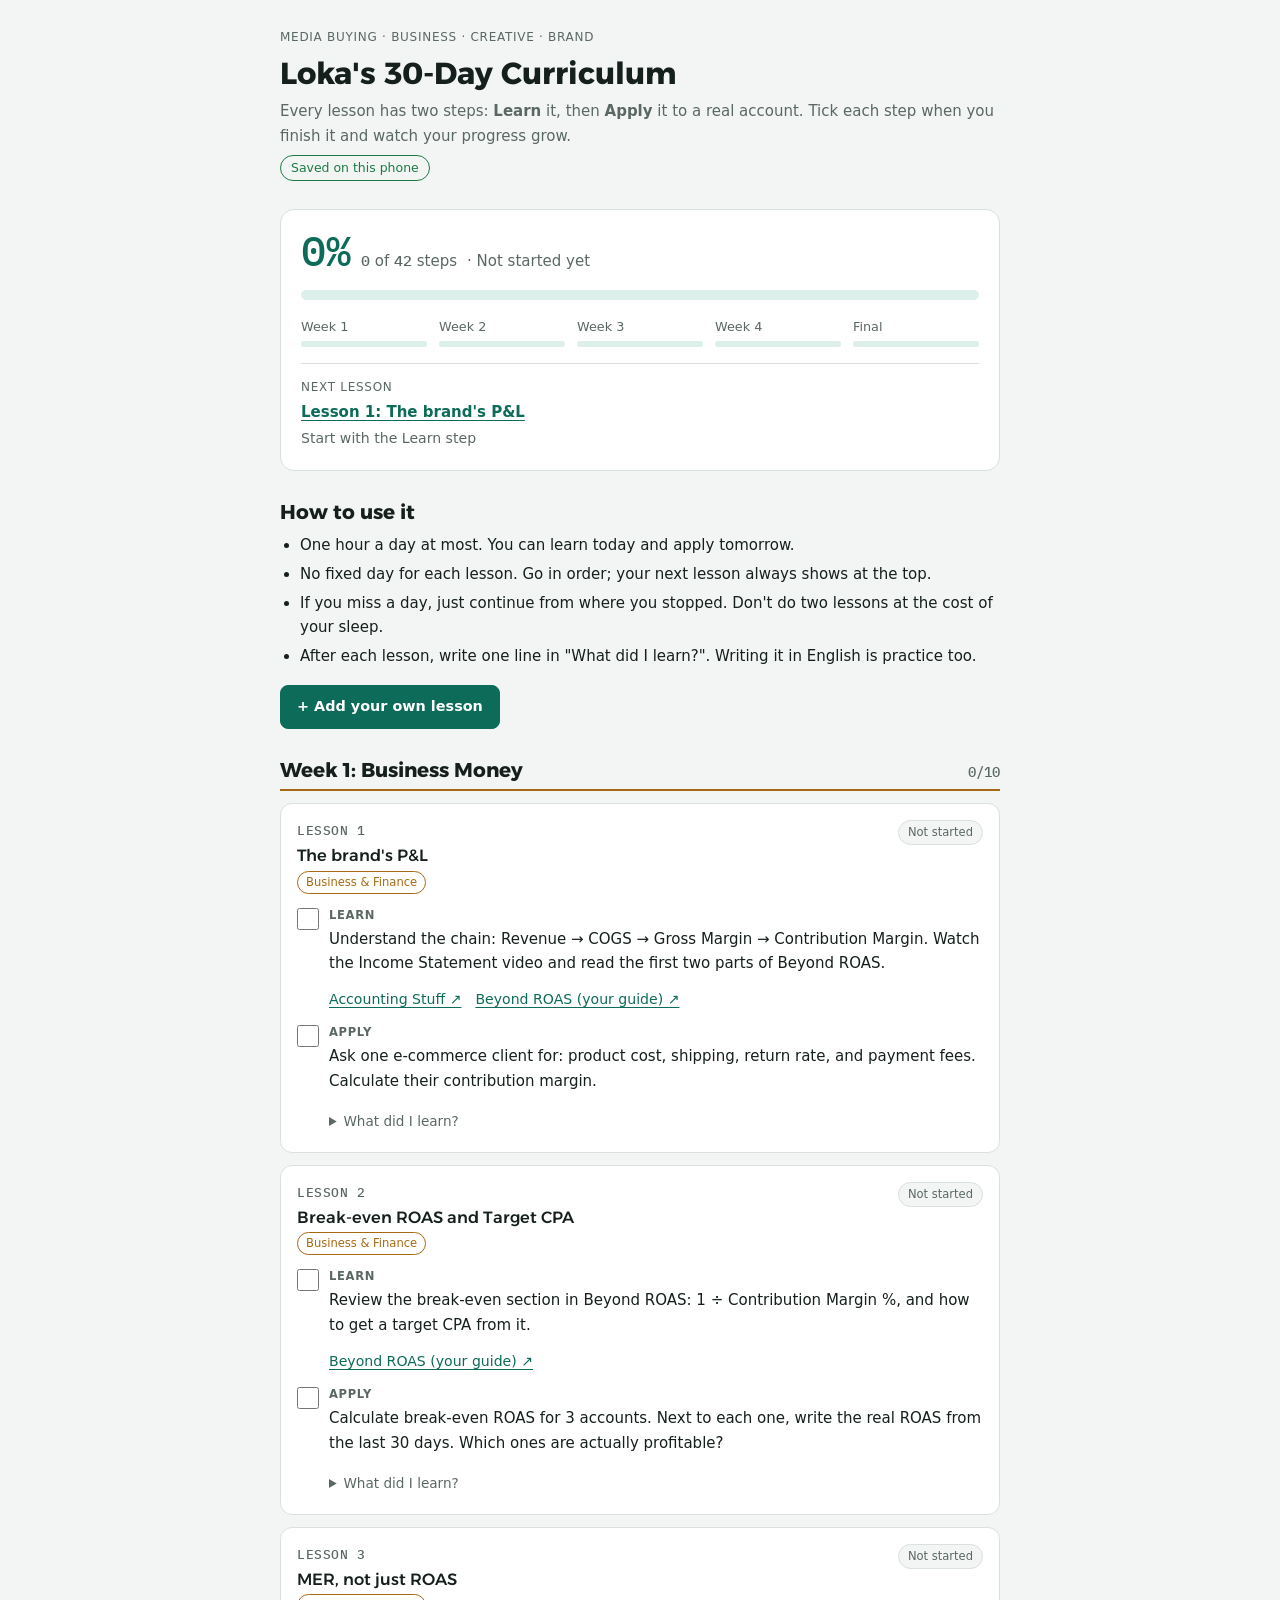
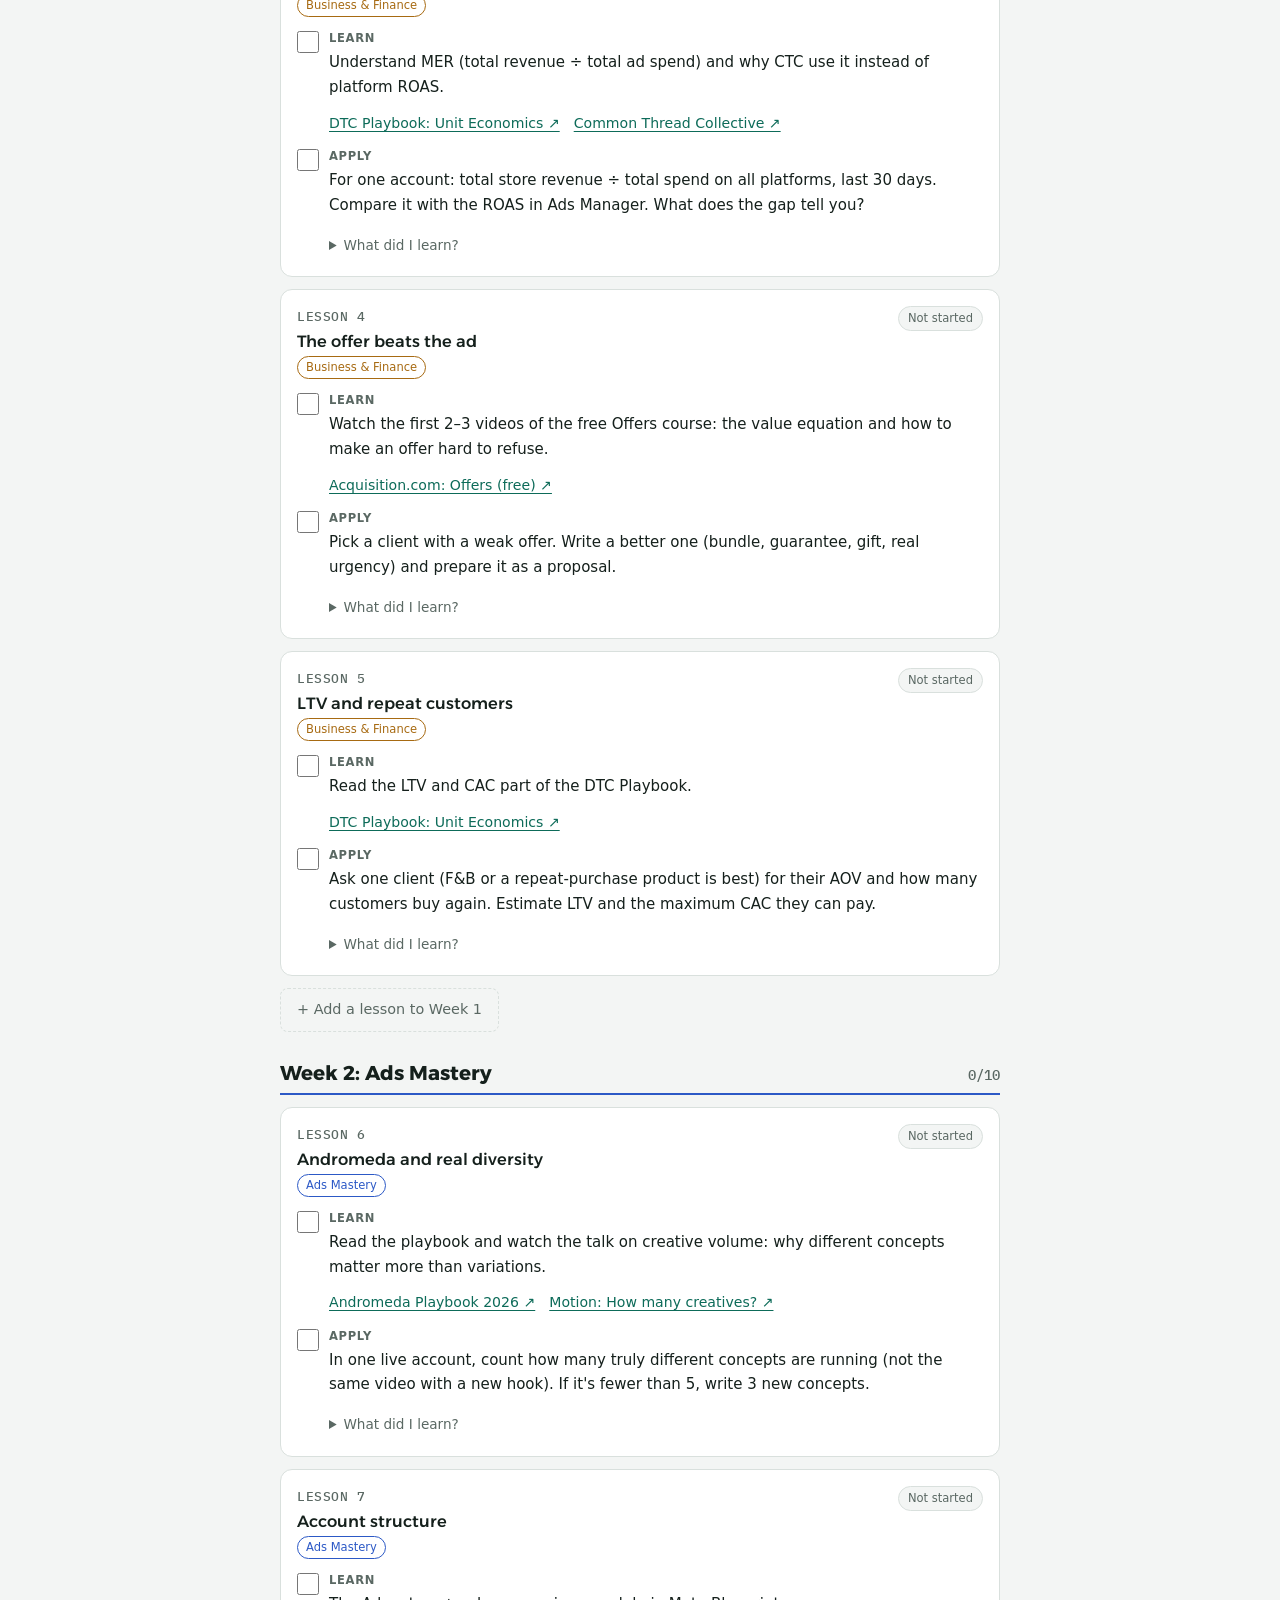
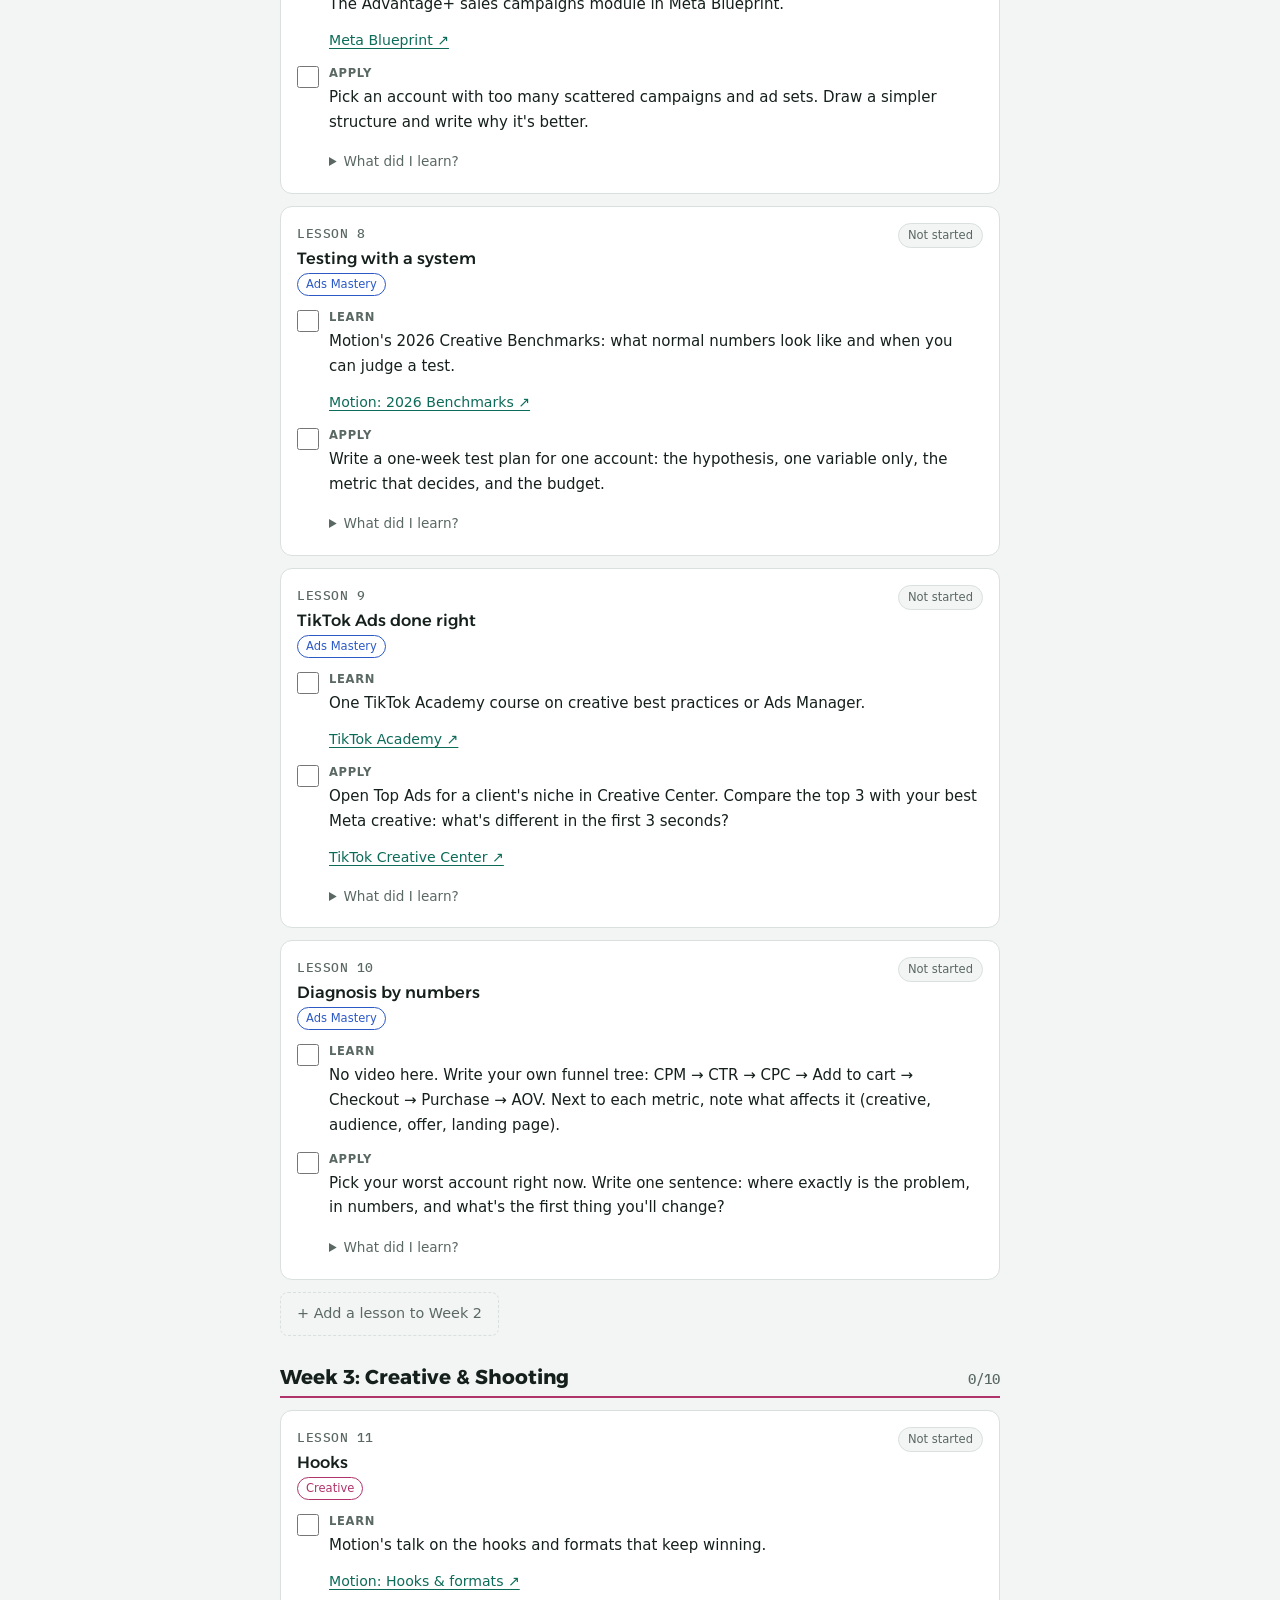
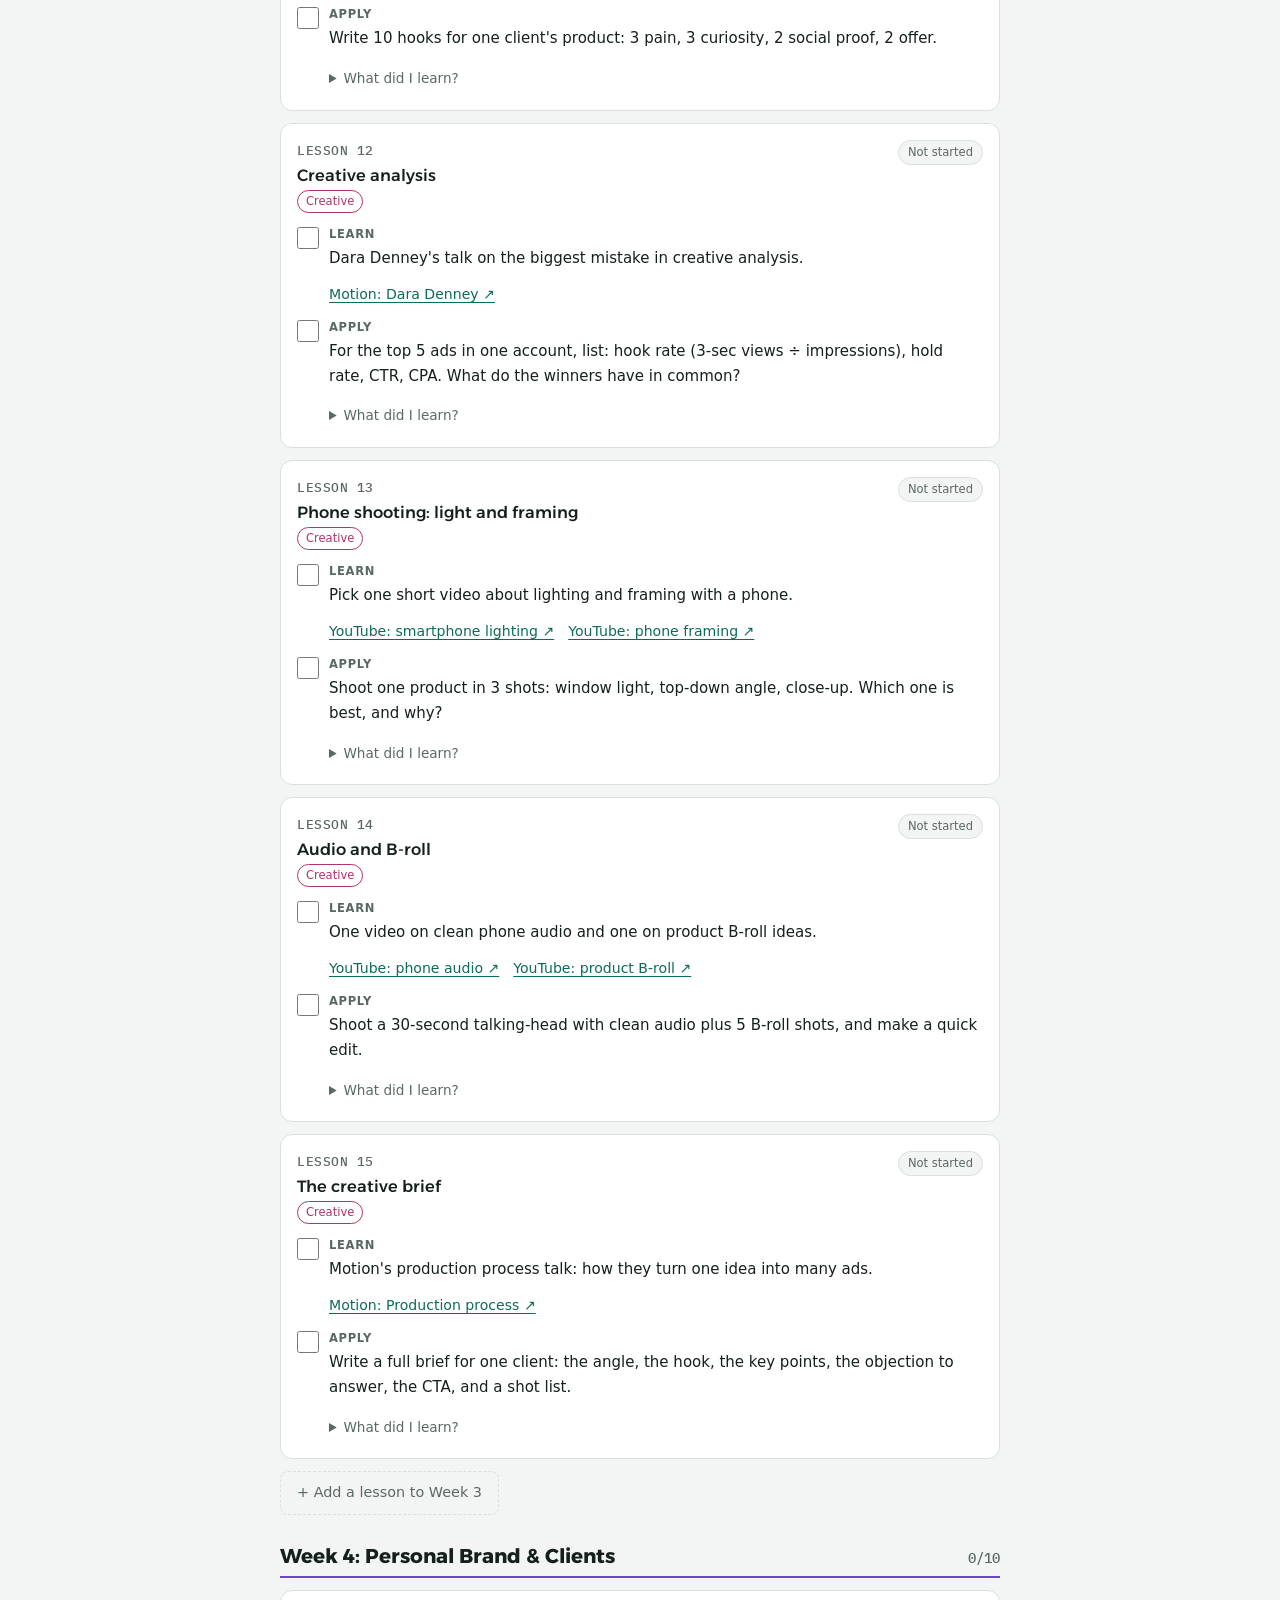
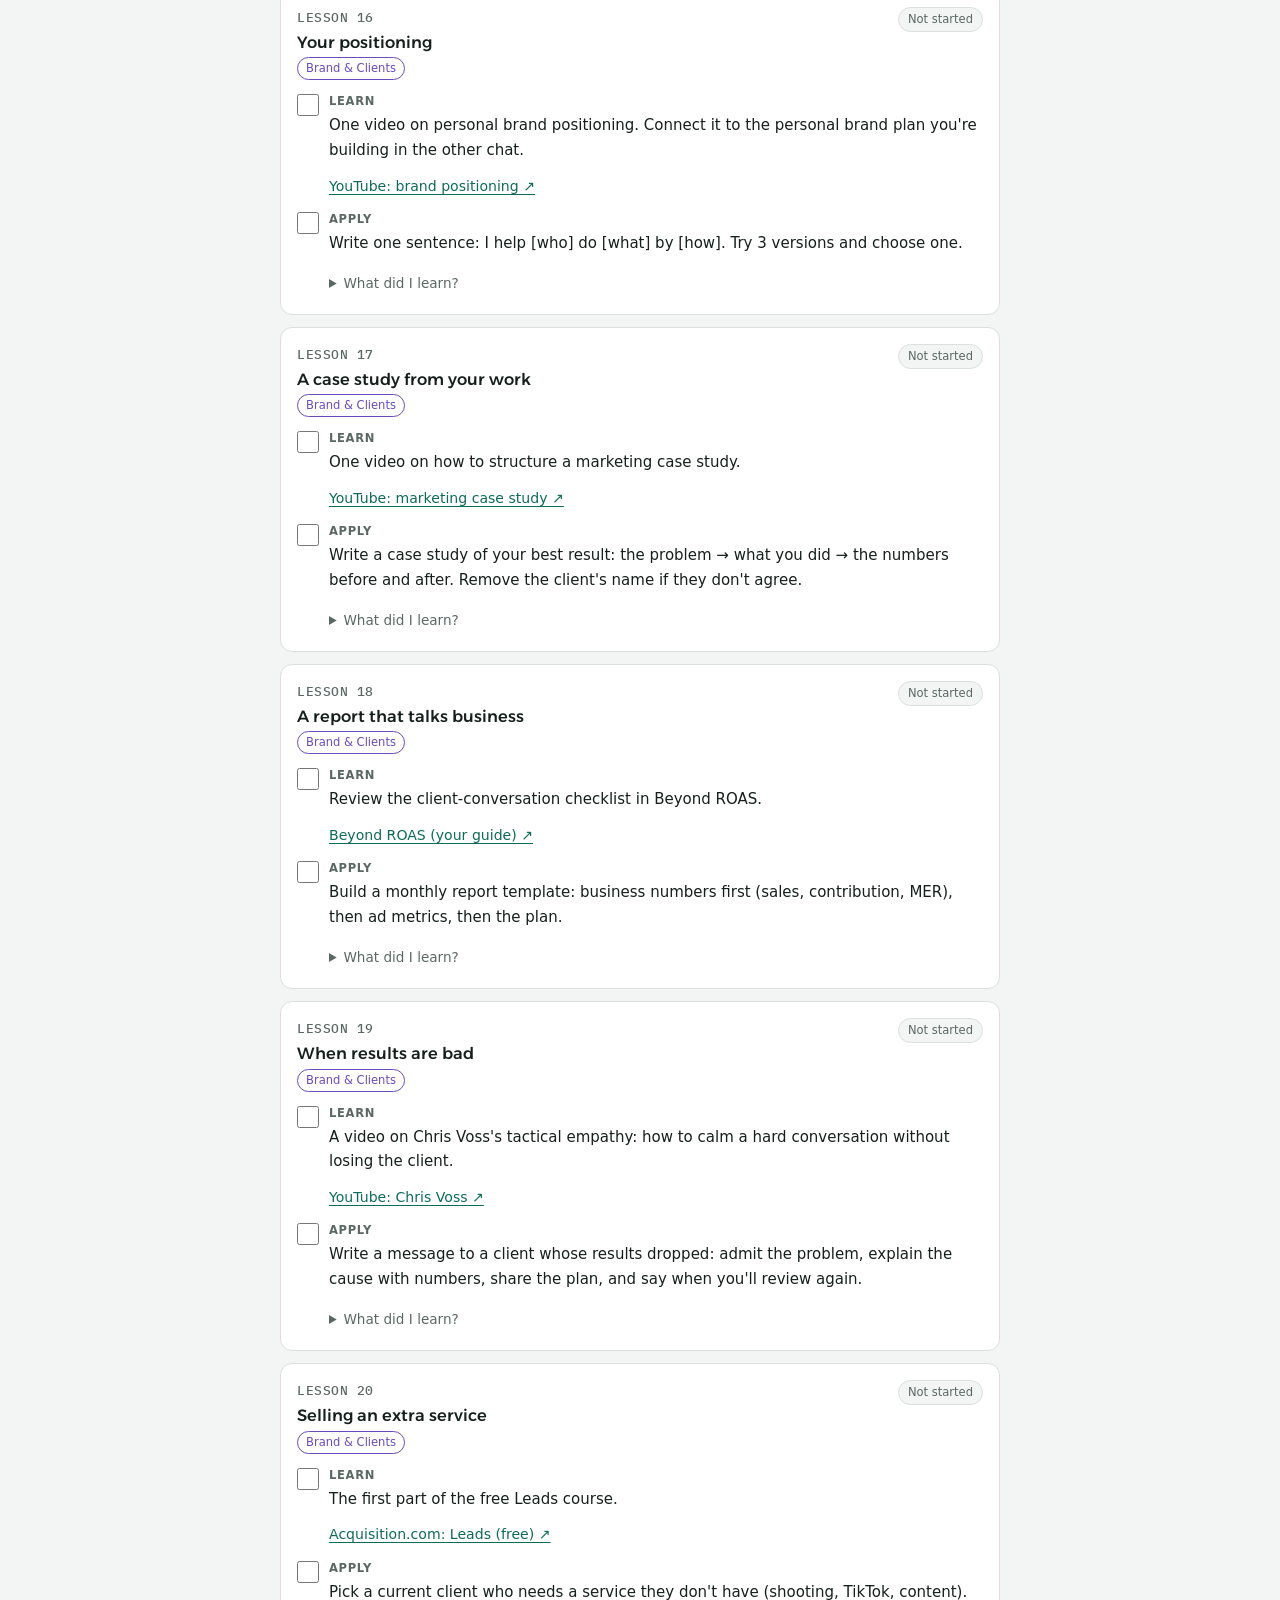
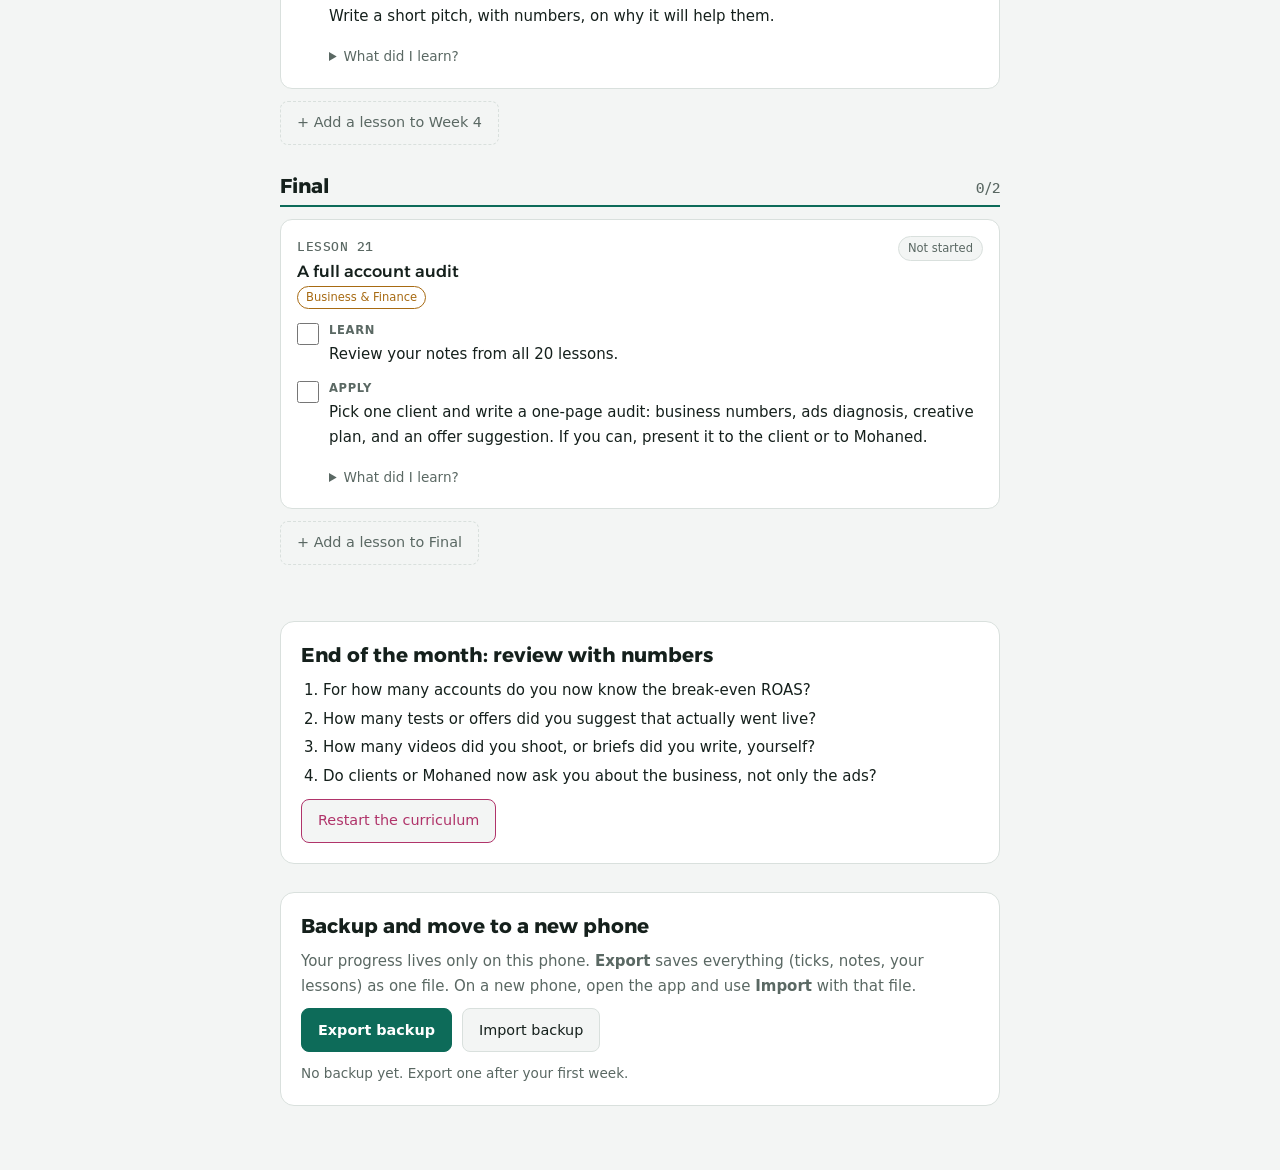
==== index.html @ 1a76320f "Turn the curriculum into an installable offline phone app (PWA) - index.html / styles.css / app.js /" ====
<!doctype html>
<html lang="en">
<head>
<meta charset="utf-8">
<meta name="viewport" content="width=device-width, initial-scale=1, viewport-fit=cover">
<title>Loka's 30-Day Curriculum</title>
<meta name="description" content="Loka's 30-day learning curriculum: Business, Ads, Creative and Brand.">
<meta name="theme-color" content="#F3F5F4" media="(prefers-color-scheme: light)">
<meta name="theme-color" content="#0E1412" media="(prefers-color-scheme: dark)">
<meta name="color-scheme" content="light dark">
<meta name="apple-mobile-web-app-capable" content="yes">
<meta name="mobile-web-app-capable" content="yes">
<meta name="apple-mobile-web-app-title" content="Loka 30">
<meta name="apple-mobile-web-app-status-bar-style" content="default">
<link rel="manifest" href="manifest.webmanifest">
<link rel="icon" type="image/png" href="icons/favicon-64.png">
<link rel="apple-touch-icon" href="icons/apple-touch-icon.png">
<link rel="preload" href="fonts/ibm-plex-sans.woff2" as="font" type="font/woff2" crossorigin>
<link rel="stylesheet" href="styles.css">
</head>
<body>
<div class="wrap">
  <header>
    <span class="eyebrow">Media Buying · Business · Creative · Brand</span>
    <h1>Loka's <span class="nowrap">30-Day</span> Curriculum</h1>
    <p class="muted">Every lesson has two steps: <b>Learn</b> it, then <b>Apply</b> it to a real account. Tick each step when you finish it and watch your progress grow.</p>
    <span class="sync on" id="sync">Saved on this phone</span>
  </header>

  <section class="summary" aria-label="Progress">
    <div class="big">
      <span class="pct" id="pct">0%</span>
      <span class="muted"><span class="num" id="doneCount">0</span> of <span class="num" id="totalCount">42</span> steps</span>
      <span class="muted" id="dayInfo"></span>
    </div>
    <div class="bar" role="progressbar" aria-valuemin="0" aria-valuemax="100" aria-label="Overall progress" id="mainBar"><i id="mainFill"></i></div>
    <div class="weeks" id="weekBars"></div>
    <div class="next" id="next"></div>
  </section>

  <section class="rules">
    <h2>How to use it</h2>
    <ul>
      <li>One hour a day at most. You can learn today and apply tomorrow.</li>
      <li>No fixed day for each lesson. Go in order; your next lesson always shows at the top.</li>
      <li>If you miss a day, just continue from where you stopped. Don't do two lessons at the cost of your sleep.</li>
      <li>After each lesson, write one line in "What did I learn?". Writing it in English is practice too.</li>
    </ul>
    <button type="button" class="primary" data-add-week="1">+ Add your own lesson</button>
  </section>

  <div id="weeks"></div>

  <section class="end">
    <h2>End of the month: review with numbers</h2>
    <ol>
      <li>For how many accounts do you now know the break-even ROAS?</li>
      <li>How many tests or offers did you suggest that actually went live?</li>
      <li>How many videos did you shoot, or briefs did you write, yourself?</li>
      <li>Do clients or Mohaned now ask you about the business, not only the ads?</li>
    </ol>
    <div class="reset">
      <button type="button" class="danger" id="resetBtn">Restart the curriculum</button>
      <span id="resetConfirm" hidden>
        <span class="muted">This deletes all ticks and notes. Your own lessons stay.</span>
        <span class="btns">
          <button type="button" class="danger" id="resetYes">Yes, delete</button>
          <button type="button" id="resetNo">Cancel</button>
        </span>
      </span>
    </div>
  </section>

  <section class="end backup">
    <h2>Backup and move to a new phone</h2>
    <p class="muted">Your progress lives only on this phone. <b>Export</b> saves everything (ticks, notes, your lessons) as one file. On a new phone, open the app and use <b>Import</b> with that file.</p>
    <div class="btns">
      <button type="button" class="primary" id="exportBtn">Export backup</button>
      <button type="button" id="importBtn">Import backup</button>
      <input type="file" id="importFile" accept="application/json,.json" hidden>
    </div>
    <p class="muted small" id="lastBackup"></p>
  </section>
</div>

<dialog id="lessonDlg" aria-labelledby="dlgTitle">
  <form id="lessonForm" method="dialog" novalidate>
    <h2 id="dlgTitle">Add your own lesson</h2>
    <label class="field"><span>Title</span>
      <input name="title" required maxlength="120" autocomplete="off" placeholder="e.g. Google Analytics basics">
    </label>
    <div class="row2">
      <label class="field"><span>Track</span>
        <select name="t">
          <option value="biz">Business &amp; Finance</option>
          <option value="ads">Ads Mastery</option>
          <option value="cre">Creative</option>
          <option value="brand">Brand &amp; Clients</option>
          <option value="other">Other</option>
        </select>
      </label>
      <label class="field"><span>Week</span>
        <select name="w">
          <option value="1">Week 1</option>
          <option value="2">Week 2</option>
          <option value="3">Week 3</option>
          <option value="4">Week 4</option>
          <option value="5">Final</option>
        </select>
      </label>
    </div>
    <label class="field"><span>Learn: what will you study?</span>
      <textarea name="learn" required rows="3" maxlength="2000"></textarea>
    </label>
    <label class="field"><span>Apply: what will you do on a real account?</span>
      <textarea name="apply" required rows="3" maxlength="2000"></textarea>
    </label>
    <label class="field"><span>Link (optional)</span>
      <input name="url" type="url" inputmode="url" autocomplete="off" autocapitalize="off" placeholder="https://…">
    </label>
    <p class="form-err" id="formErr" role="alert" hidden></p>
    <div class="btns end-btns">
      <button type="button" id="dlgCancel">Cancel</button>
      <button type="submit" class="primary" id="dlgSave">Save lesson</button>
    </div>
  </form>
</dialog>

<dialog id="confirmDlg" aria-labelledby="cfTitle">
  <form method="dialog">
    <h2 id="cfTitle"></h2>
    <p class="muted" id="cfText"></p>
    <div class="btns end-btns">
      <button value="no">Cancel</button>
      <button value="yes" id="cfYes" class="danger"></button>
    </div>
  </form>
</dialog>

<div class="toast" id="toast" role="status" aria-live="polite"></div>

<script src="data.js"></script>
<script src="app.js"></script>
</body>
</html>
---- styles.css ----
/* Layout: one narrow column. Summary first (progress like an ad account's delivery), then weeks as stacked lesson rows. */
@font-face{font-family:"Alexandria";src:url(fonts/alexandria.woff2) format("woff2");font-weight:100 900;font-display:swap}
@font-face{font-family:"IBM Plex Sans";src:url(fonts/ibm-plex-sans.woff2) format("woff2");font-weight:100 700;font-display:swap}
@font-face{font-family:"IBM Plex Mono";src:url(fonts/ibm-plex-mono-500.woff2) format("woff2");font-weight:500;font-display:swap}

:root{
  --bg:#F3F5F4; --surface:#FFFFFF; --ink:#15201C; --muted:#5A6863; --line:#D9E0DD;
  --accent:#0D6B59; --accent-soft:#DDEFEA; --on-accent:#FFFFFF;
  --t-biz:#A76A12; --t-ads:#2C59C6; --t-cre:#B0346A; --t-brand:#6A4BBE; --t-other:#4E6560;
  --ok:#1E7A45; --learning:#B07A10;
  --f-display:"Alexandria","IBM Plex Sans",system-ui,sans-serif;
  --f-body:"IBM Plex Sans",system-ui,"Segoe UI",sans-serif;
  --f-num:"IBM Plex Mono",ui-monospace,Menlo,monospace;
  color-scheme:light;
}
@media (prefers-color-scheme: dark){:root:not([data-theme="light"]){
  --bg:#0E1412; --surface:#161F1C; --ink:#E6EDEA; --muted:#94A39E; --line:#28332F;
  --accent:#45C1A5; --accent-soft:#17362F; --on-accent:#08201A;
  --t-biz:#E3A84C; --t-ads:#86A4F2; --t-cre:#EC85AF; --t-brand:#AE98F2; --t-other:#A9BCB6;
  --ok:#5CC98A; --learning:#E3B04F; color-scheme:dark;
}}
:root[data-theme="dark"]{
  --bg:#0E1412; --surface:#161F1C; --ink:#E6EDEA; --muted:#94A39E; --line:#28332F;
  --accent:#45C1A5; --accent-soft:#17362F; --on-accent:#08201A;
  --t-biz:#E3A84C; --t-ads:#86A4F2; --t-cre:#EC85AF; --t-brand:#AE98F2; --t-other:#A9BCB6;
  --ok:#5CC98A; --learning:#E3B04F; color-scheme:dark;
}
html{-webkit-text-size-adjust:100%;text-size-adjust:100%}
body{margin:0;background:var(--bg);color:var(--ink);font-family:var(--f-body);font-size:15px;line-height:1.65;-webkit-tap-highlight-color:transparent}
.wrap{max-width:720px;margin:0 auto;
  padding-inline:max(16px,env(safe-area-inset-left)) max(16px,env(safe-area-inset-right));
  padding-block:max(28px,calc(env(safe-area-inset-top) + 12px)) max(64px,calc(env(safe-area-inset-bottom) + 32px));
  display:flex;flex-direction:column;gap:28px}
h1,h2,h3{font-family:var(--f-display);text-wrap:balance;margin:0;line-height:1.3}
h1{font-size:1.9rem;font-weight:700}
h2{font-size:1.25rem;font-weight:700}
h3{font-size:1.02rem;font-weight:500;overflow-wrap:anywhere}
p{margin:0}
a{color:var(--accent);text-underline-offset:3px}
a:focus-visible,button:focus-visible,input:focus-visible,textarea:focus-visible,select:focus-visible,summary:focus-visible{outline:2px solid var(--accent);outline-offset:2px;border-radius:4px}
.num{font-family:var(--f-num);font-variant-numeric:tabular-nums}
.muted{color:var(--muted)}
.small{font-size:.85rem}
.nowrap{white-space:nowrap}
.eyebrow{font-size:.75rem;color:var(--muted);letter-spacing:.06em;text-transform:uppercase}

header{display:flex;flex-direction:column;gap:6px}
.sync{align-self:flex-start;font-size:.78rem;padding:2px 10px;border-radius:999px;border:1px solid var(--line);color:var(--muted)}
.sync.on{color:var(--ok);border-color:currentColor}

.summary{background:var(--surface);border:1px solid var(--line);border-radius:14px;padding:20px;display:flex;flex-direction:column;gap:16px}
.big{display:flex;align-items:baseline;gap:4px 10px;flex-wrap:wrap}
.big .pct{font-family:var(--f-num);font-size:2.6rem;line-height:1;color:var(--accent)}
.bar{height:10px;background:var(--accent-soft);border-radius:999px;overflow:hidden}
.bar > i{display:block;height:100%;background:var(--accent);border-radius:999px;width:0;transition:width .35s ease}
.weeks{display:grid;grid-template-columns:repeat(auto-fit,minmax(120px,1fr));gap:12px}
.wk{display:flex;flex-direction:column;gap:4px;min-width:0}
.wk .bar{height:6px}
.wk span{font-size:.8rem;color:var(--muted)}
.next{border-top:1px solid var(--line);padding-top:14px;display:flex;flex-direction:column;gap:2px}
.next a{font-weight:600}

.rules{display:flex;flex-direction:column;gap:8px}
.rules ul{margin:0;padding-inline-start:20px;display:flex;flex-direction:column;gap:4px}
.rules > button{align-self:flex-start;margin-top:8px}

.week{display:flex;flex-direction:column;gap:12px;margin-bottom:28px}
.week-head{display:flex;justify-content:space-between;align-items:baseline;gap:12px;flex-wrap:wrap;border-bottom:2px solid var(--wc,var(--accent));padding-bottom:6px}
.week-head .num{font-size:.85rem;color:var(--muted)}

.lesson{background:var(--surface);border:1px solid var(--line);border-radius:12px;padding:16px;display:flex;flex-direction:column;gap:12px;scroll-margin-top:max(16px,env(safe-area-inset-top))}
.lesson.done{border-color:color-mix(in srgb,var(--ok) 45%,var(--line))}
.lesson.mine{border-style:dashed}
.lesson.mine.done{border-style:solid}
.l-top{display:flex;gap:10px;align-items:flex-start;justify-content:space-between}
.l-title{display:flex;flex-direction:column;gap:4px;min-width:0}
.chips{display:flex;gap:6px;flex-wrap:wrap}
.chip{font-size:.72rem;padding:1px 8px;border-radius:999px;border:1px solid currentColor;white-space:nowrap}
.trk-biz{color:var(--t-biz)} .trk-ads{color:var(--t-ads)} .trk-cre{color:var(--t-cre)} .trk-brand{color:var(--t-brand)} .trk-other{color:var(--t-other)}
.chip.mine-chip{color:var(--muted);border-style:dashed}
.status{font-size:.72rem;padding:2px 9px;border-radius:999px;white-space:nowrap;background:var(--bg);color:var(--muted);border:1px solid var(--line)}
.status.learning{color:var(--learning);border-color:currentColor}
.status.active{color:var(--ok);border-color:currentColor}
.lnum{font-family:var(--f-num);color:var(--muted);font-size:.8rem;letter-spacing:.04em}

.step{display:grid;grid-template-columns:auto 1fr;gap:10px;align-items:start}
.step input{width:22px;height:22px;margin:2px 0 0;accent-color:var(--accent);cursor:pointer}
.step label{display:flex;flex-direction:column;gap:2px;cursor:pointer;min-width:0}
.step .kind{font-size:.72rem;font-weight:600;color:var(--muted);letter-spacing:.06em;text-transform:uppercase}
.step .txt{white-space:pre-line;overflow-wrap:anywhere}
.step.checked .txt{color:var(--muted);text-decoration:line-through;text-decoration-color:color-mix(in srgb,var(--muted) 60%,transparent)}
.links{display:flex;flex-wrap:wrap;gap:6px 14px;font-size:.88rem;padding-inline-start:32px}
.links a{overflow-wrap:anywhere}
details.note{padding-inline-start:32px}
details.note summary{cursor:pointer;font-size:.85rem;color:var(--muted);padding-block:4px}
details.note textarea{margin-top:8px;min-height:70px}
.l-actions{display:flex;gap:8px;padding-inline-start:32px;flex-wrap:wrap}
.l-actions button{font-size:.8rem;min-height:36px;padding:4px 12px}
.add-here{align-self:flex-start;border-style:dashed;color:var(--muted)}

.end{background:var(--surface);border:1px solid var(--line);border-radius:14px;padding:20px;display:flex;flex-direction:column;gap:10px}
.end ol{margin:0;padding-inline-start:22px;display:flex;flex-direction:column;gap:4px}
.reset{display:flex;gap:10px;align-items:center;flex-wrap:wrap}
#resetConfirm:not([hidden]){display:flex;flex-direction:column;gap:8px}
.btns{display:flex;gap:10px;flex-wrap:wrap;align-items:center}

button{font:inherit;font-size:.9rem;border-radius:8px;padding:8px 16px;min-height:44px;cursor:pointer;border:1px solid var(--line);background:var(--bg);color:var(--ink);touch-action:manipulation}
button.primary{background:var(--accent);border-color:var(--accent);color:var(--on-accent);font-weight:600}
button.danger{border-color:var(--t-cre);color:var(--t-cre)}

/* Form fields: 16px text so iPhone doesn't zoom in when you tap a field */
input:not([type=checkbox]),select,textarea{width:100%;box-sizing:border-box;font:inherit;font-size:16px;color:var(--ink);background:var(--bg);border:1px solid var(--line);border-radius:8px;padding:9px 11px}
textarea{resize:vertical;line-height:1.5}
select{appearance:none;-webkit-appearance:none;padding-inline-end:32px;
  background-image:linear-gradient(45deg,transparent 50%,var(--muted) 50%),linear-gradient(135deg,var(--muted) 50%,transparent 50%);
  background-position:calc(100% - 17px) 50%,calc(100% - 12px) 50%;background-size:5px 5px;background-repeat:no-repeat}

dialog{border:1px solid var(--line);border-radius:16px;background:var(--surface);color:var(--ink);padding:0;width:min(560px,calc(100vw - 24px));max-height:calc(100dvh - 24px);box-sizing:border-box;overflow:auto}
dialog::backdrop{background:rgba(5,12,10,.55)}
dialog form{display:flex;flex-direction:column;gap:14px;padding:20px}
.field{display:flex;flex-direction:column;gap:4px;min-width:0}
.field > span{font-size:.8rem;font-weight:600;color:var(--muted)}
.row2{display:grid;grid-template-columns:1fr 1fr;gap:12px}
.end-btns{justify-content:flex-end}
.form-err{color:var(--t-cre);font-size:.88rem}
#confirmDlg{width:min(420px,calc(100vw - 24px))}

.toast{position:fixed;left:50%;bottom:max(20px,calc(env(safe-area-inset-bottom) + 12px));transform:translate(-50%,20px);opacity:0;pointer-events:none;
  background:var(--ink);color:var(--bg);padding:10px 16px;border-radius:10px;font-size:.9rem;max-width:calc(100vw - 40px);transition:opacity .2s,transform .2s;z-index:10}
.toast.show{opacity:1;transform:translate(-50%,0)}

@media (prefers-reduced-motion: reduce){.bar > i,.toast{transition:none}}
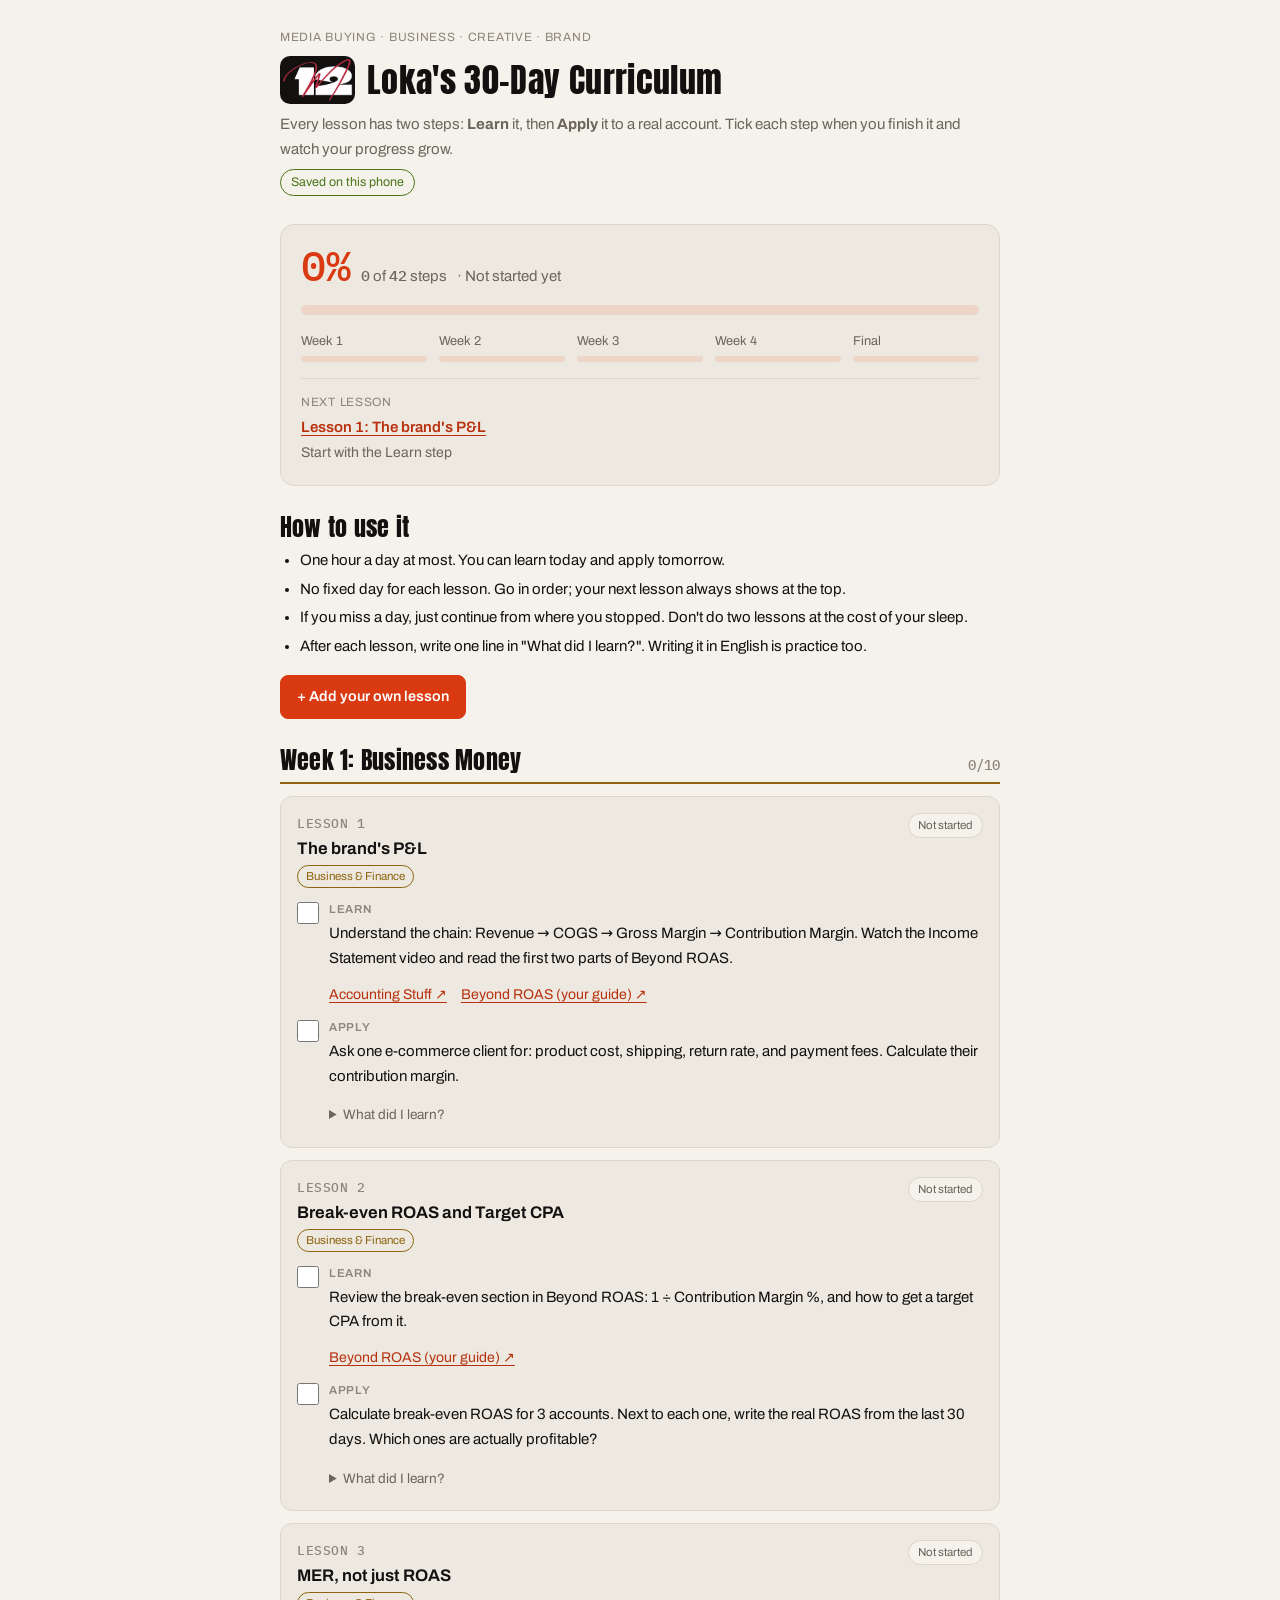
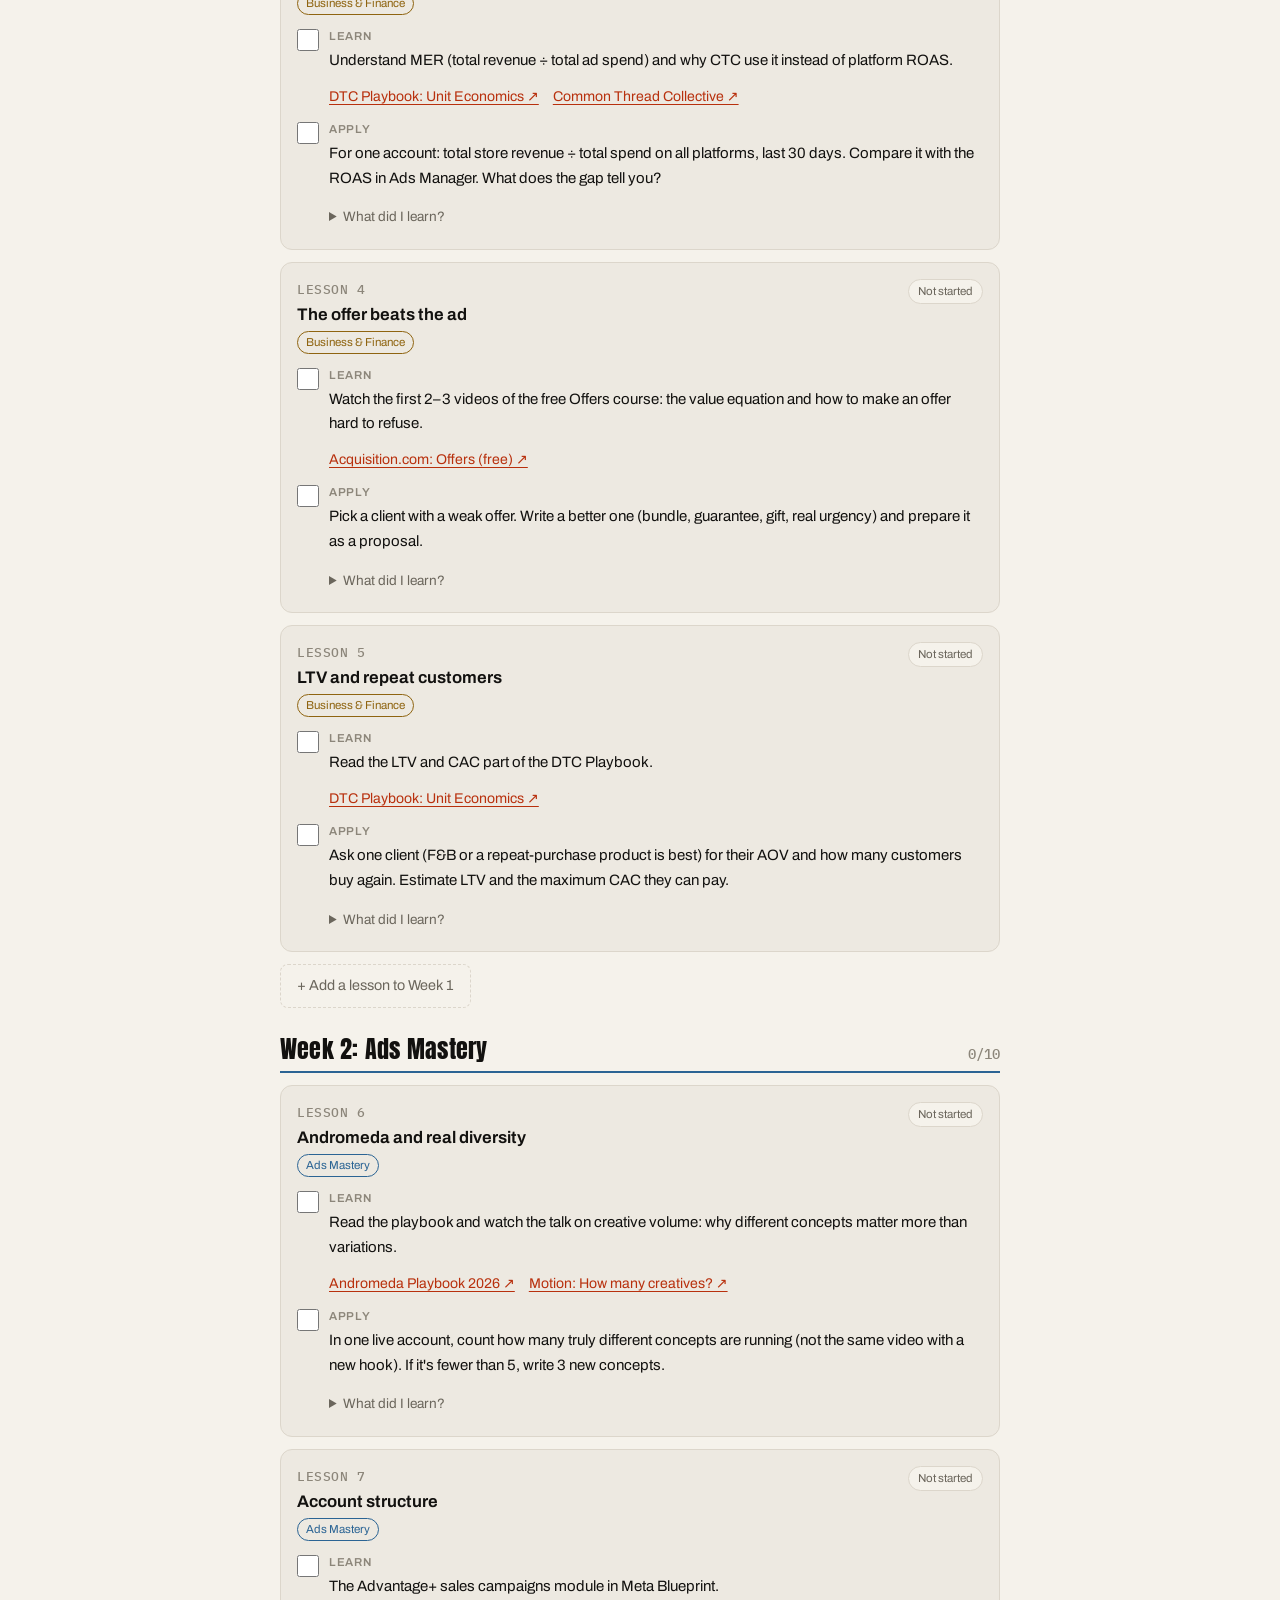
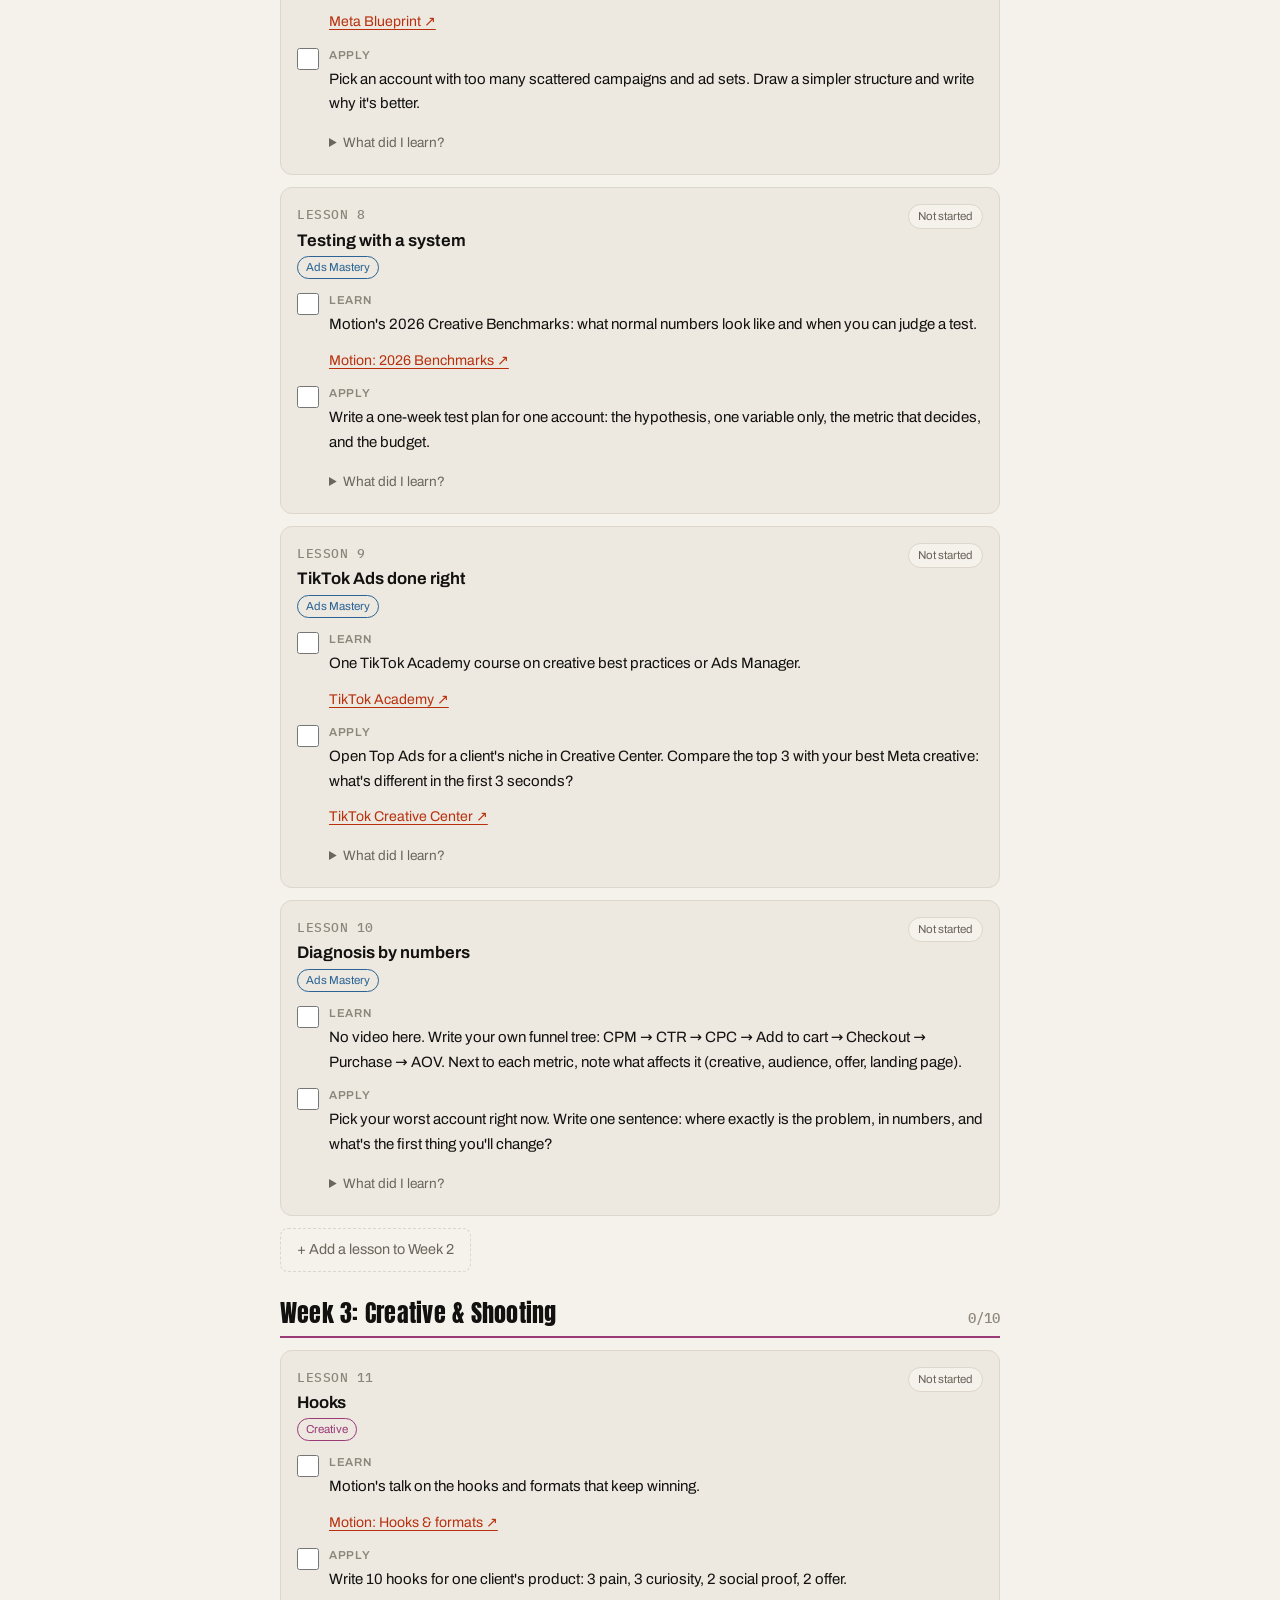
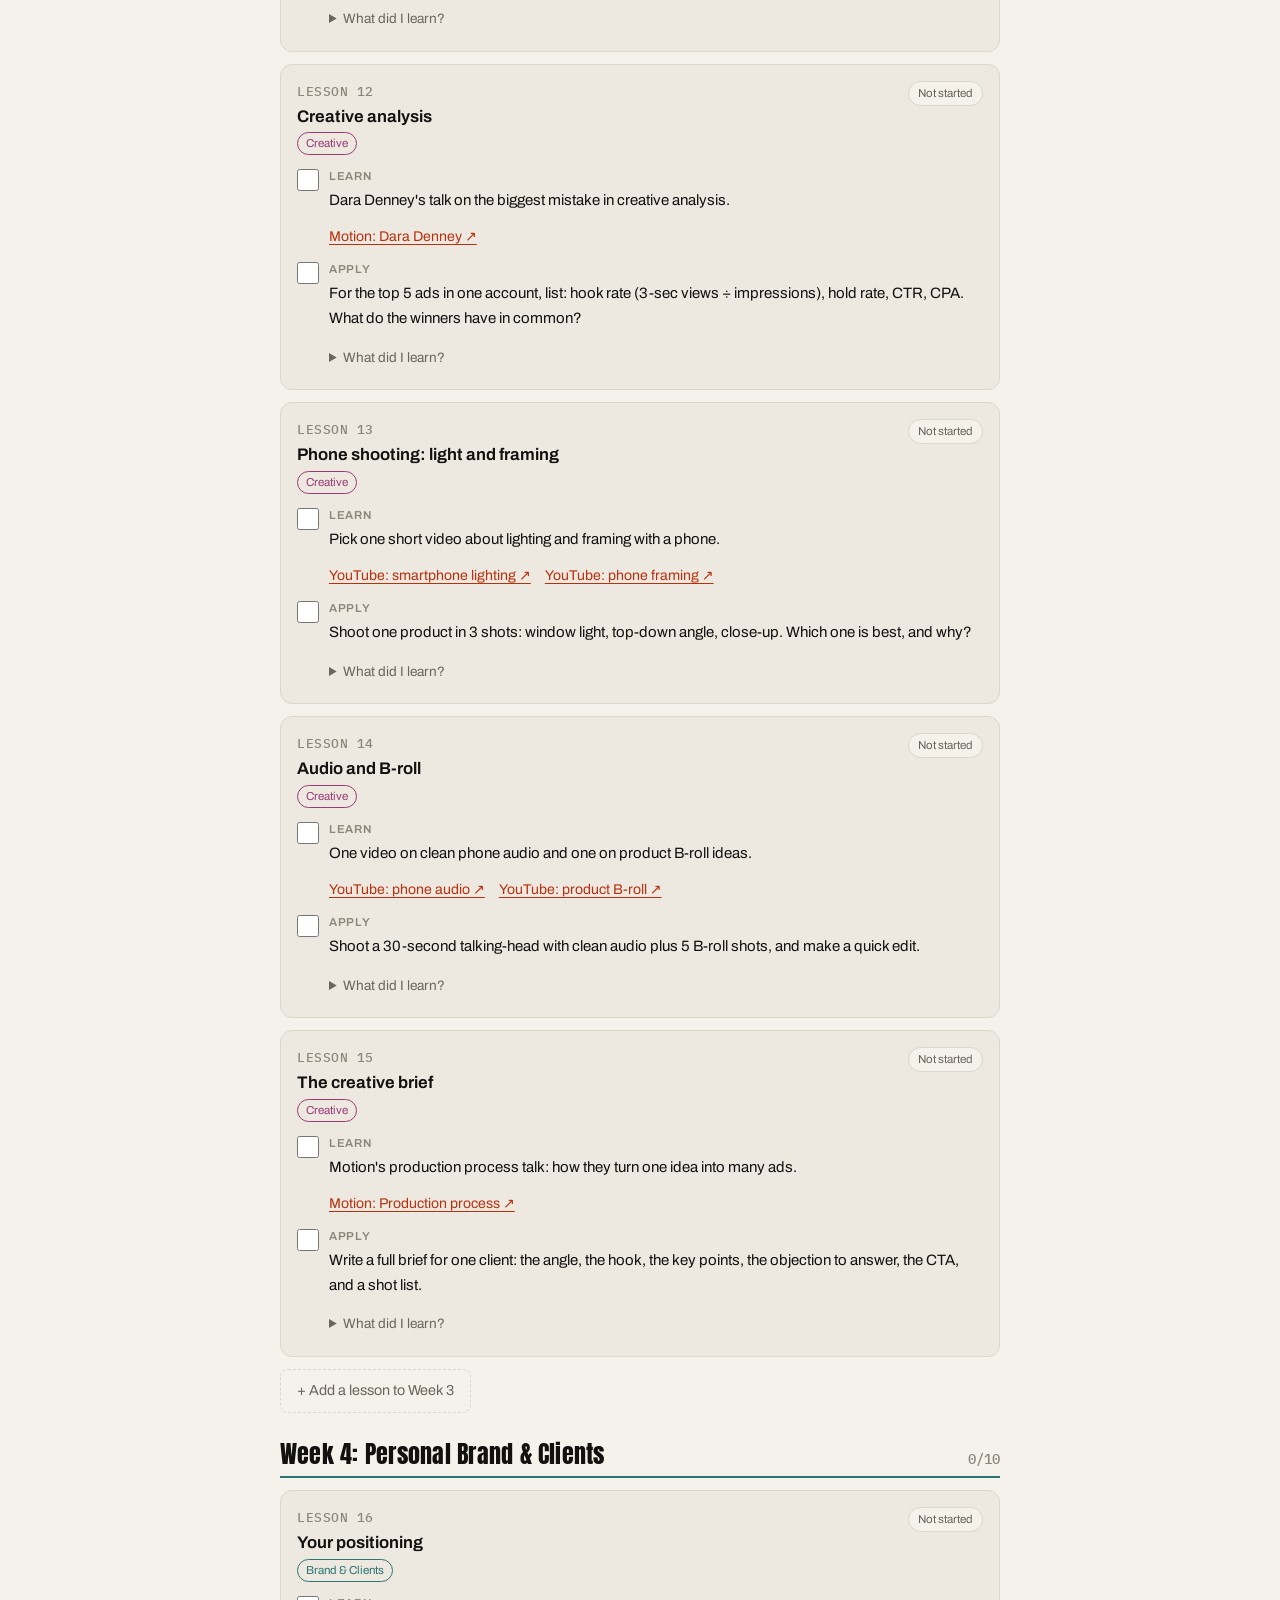
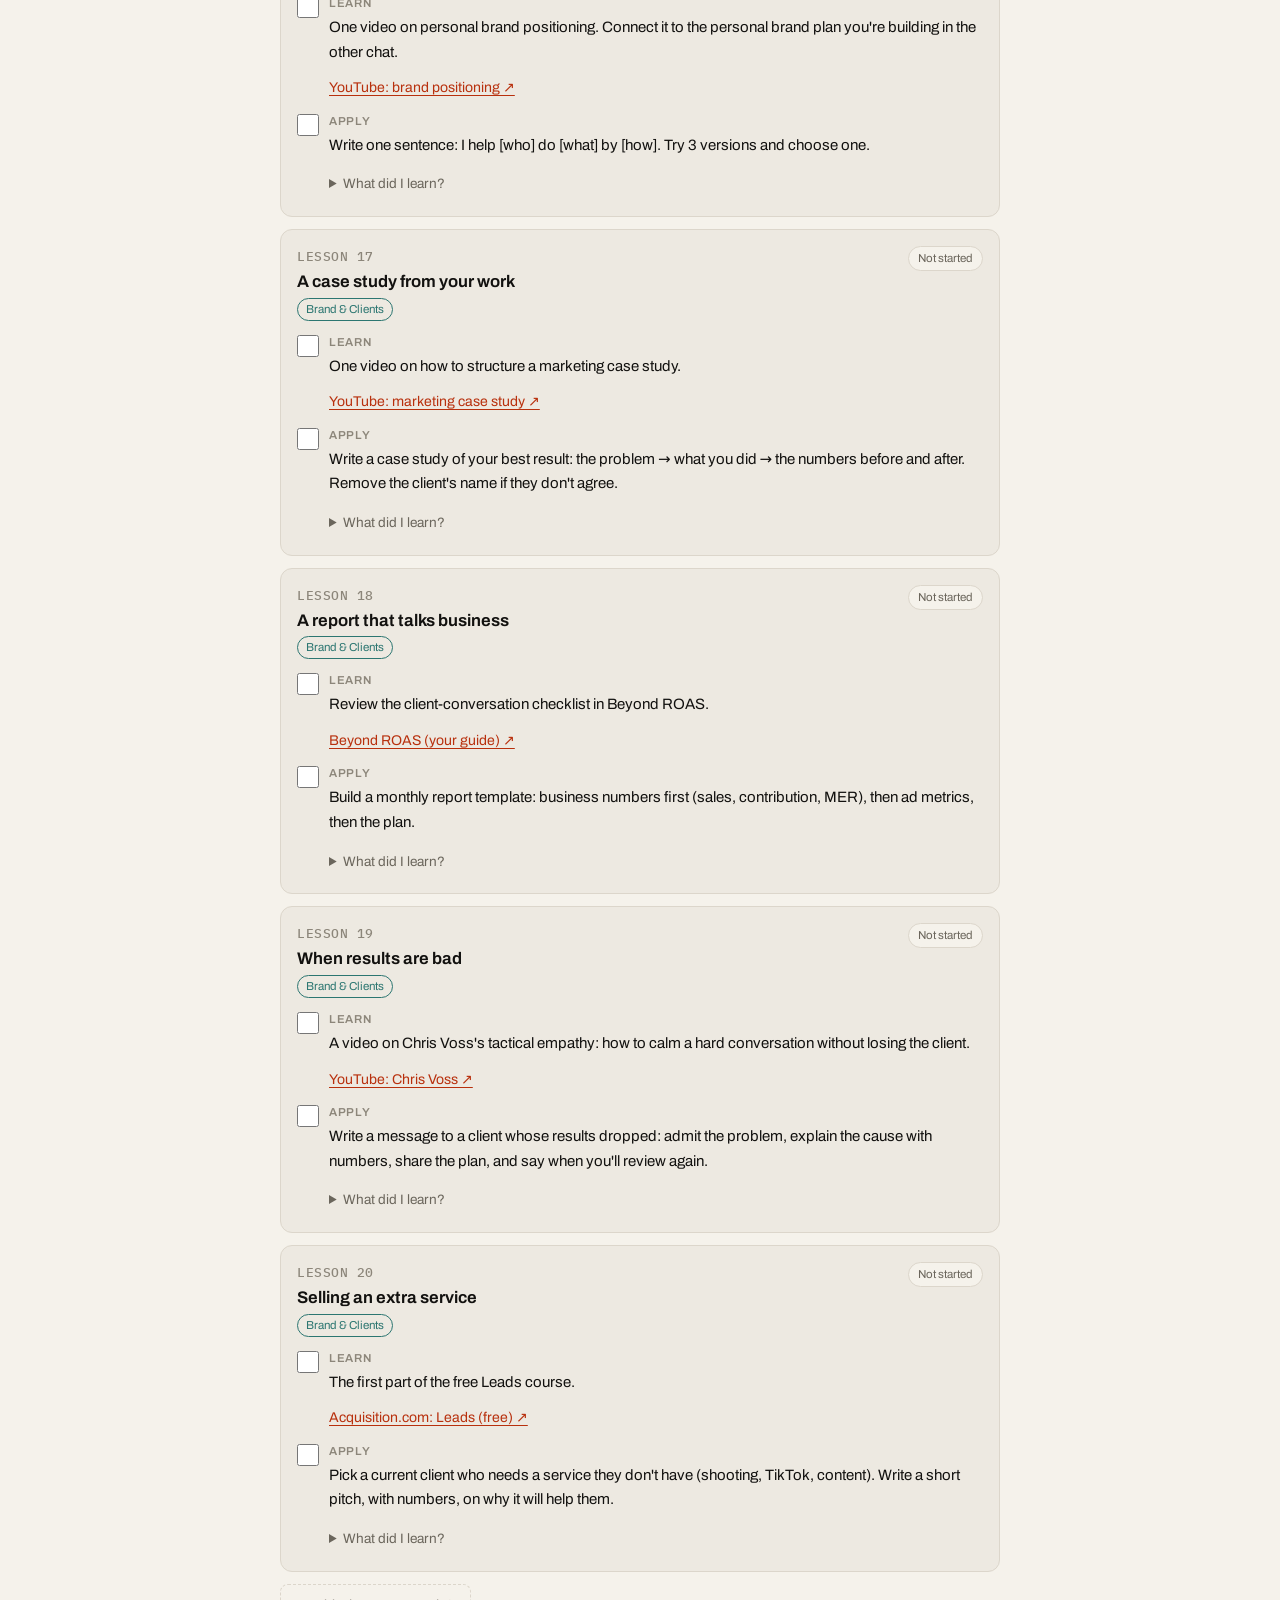
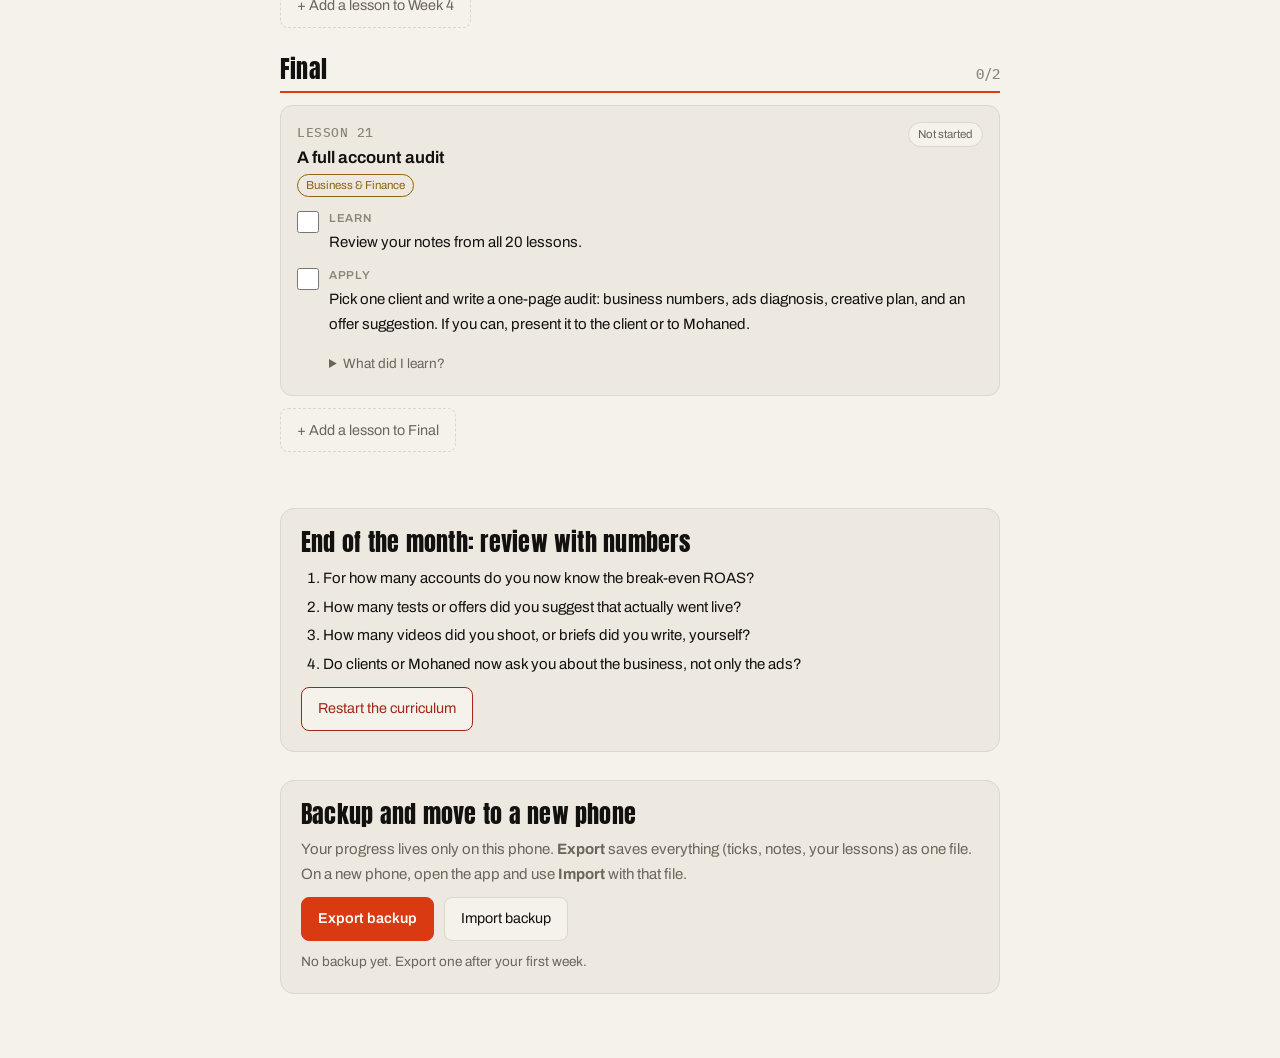
==== commit 65caf3a4: "Rebrand the app with Loka's logo, colors and fonts - Icons (home screen, maskable, apple-touch, favi" ====
--- a/index.html
+++ b/index.html
@@ -5,24 +5,29 @@
 <meta name="viewport" content="width=device-width, initial-scale=1, viewport-fit=cover">
 <title>Loka's 30-Day Curriculum</title>
 <meta name="description" content="Loka's 30-day learning curriculum: Business, Ads, Creative and Brand.">
-<meta name="theme-color" content="#F3F5F4" media="(prefers-color-scheme: light)">
-<meta name="theme-color" content="#0E1412" media="(prefers-color-scheme: dark)">
+<meta name="theme-color" content="#F5F2EB" media="(prefers-color-scheme: light)">
+<meta name="theme-color" content="#12110F" media="(prefers-color-scheme: dark)">
 <meta name="color-scheme" content="light dark">
 <meta name="apple-mobile-web-app-capable" content="yes">
 <meta name="mobile-web-app-capable" content="yes">
 <meta name="apple-mobile-web-app-title" content="Loka 30">
 <meta name="apple-mobile-web-app-status-bar-style" content="default">
 <link rel="manifest" href="manifest.webmanifest">
-<link rel="icon" type="image/png" href="icons/favicon-64.png">
+<link rel="icon" type="image/png" sizes="32x32" href="icons/favicon-32.png">
+<link rel="icon" type="image/png" sizes="64x64" href="icons/favicon-64.png">
 <link rel="apple-touch-icon" href="icons/apple-touch-icon.png">
-<link rel="preload" href="fonts/ibm-plex-sans.woff2" as="font" type="font/woff2" crossorigin>
+<link rel="preload" href="fonts/archivo.woff2" as="font" type="font/woff2" crossorigin>
+<link rel="preload" href="fonts/anton.woff2" as="font" type="font/woff2" crossorigin>
 <link rel="stylesheet" href="styles.css">
 </head>
 <body>
 <div class="wrap">
   <header>
     <span class="eyebrow">Media Buying · Business · Creative · Brand</span>
-    <h1>Loka's <span class="nowrap">30-Day</span> Curriculum</h1>
+    <div class="title-row">
+      <img class="logo" src="icons/logo-header.png" width="75" height="48" alt="">
+      <h1>Loka's <span class="nowrap">30-Day</span> Curriculum</h1>
+    </div>
     <p class="muted">Every lesson has two steps: <b>Learn</b> it, then <b>Apply</b> it to a real account. Tick each step when you finish it and watch your progress grow.</p>
     <span class="sync on" id="sync">Saved on this phone</span>
   </header>
--- a/styles.css
+++ b/styles.css
@@ -1,29 +1,31 @@
 /* Layout: one narrow column. Summary first (progress like an ad account's delivery), then weeks as stacked lesson rows. */
-@font-face{font-family:"Alexandria";src:url(fonts/alexandria.woff2) format("woff2");font-weight:100 900;font-display:swap}
-@font-face{font-family:"IBM Plex Sans";src:url(fonts/ibm-plex-sans.woff2) format("woff2");font-weight:100 700;font-display:swap}
+@font-face{font-family:"Anton";src:url(fonts/anton.woff2) format("woff2");font-weight:400;font-display:swap}
+@font-face{font-family:"Archivo";src:url(fonts/archivo.woff2) format("woff2");font-weight:400 700;font-display:swap}
 @font-face{font-family:"IBM Plex Mono";src:url(fonts/ibm-plex-mono-500.woff2) format("woff2");font-weight:500;font-display:swap}
 
+/* Brand palette. --accent is the exact brand red everywhere (bars, buttons, checkboxes);
+   --accent-text is a slightly adjusted red for small text like links, so it stays easy to read. */
 :root{
-  --bg:#F3F5F4; --surface:#FFFFFF; --ink:#15201C; --muted:#5A6863; --line:#D9E0DD;
-  --accent:#0D6B59; --accent-soft:#DDEFEA; --on-accent:#FFFFFF;
-  --t-biz:#A76A12; --t-ads:#2C59C6; --t-cre:#B0346A; --t-brand:#6A4BBE; --t-other:#4E6560;
-  --ok:#1E7A45; --learning:#B07A10;
-  --f-display:"Alexandria","IBM Plex Sans",system-ui,sans-serif;
-  --f-body:"IBM Plex Sans",system-ui,"Segoe UI",sans-serif;
+  --bg:#F5F2EB; --surface:#EDE9E1; --ink:#12110F; --muted:#6B665C; --hint:#8C867A; --line:#DCD6CB;
+  --accent:#D93A12; --accent-text:#B8300D; --accent-soft:#EDD5C8; --on-accent:#FFFFFF; --danger:#A3261A;
+  --t-biz:#8F6410; --t-ads:#2B6494; --t-cre:#9A3B78; --t-brand:#2C7671; --t-other:#6B665C;
+  --ok:#4A7518; --learning:var(--accent-text);
+  --f-display:"Anton","Archivo",Impact,sans-serif;
+  --f-body:"Archivo",system-ui,"Segoe UI",sans-serif;
   --f-num:"IBM Plex Mono",ui-monospace,Menlo,monospace;
   color-scheme:light;
 }
 @media (prefers-color-scheme: dark){:root:not([data-theme="light"]){
-  --bg:#0E1412; --surface:#161F1C; --ink:#E6EDEA; --muted:#94A39E; --line:#28332F;
-  --accent:#45C1A5; --accent-soft:#17362F; --on-accent:#08201A;
-  --t-biz:#E3A84C; --t-ads:#86A4F2; --t-cre:#EC85AF; --t-brand:#AE98F2; --t-other:#A9BCB6;
-  --ok:#5CC98A; --learning:#E3B04F; color-scheme:dark;
+  --bg:#12110F; --surface:#1E1C19; --ink:#F5F2EB; --muted:#B3AC9F; --hint:#8C867A; --line:#312E29;
+  --accent:#D93A12; --accent-text:#F26B40; --accent-soft:#3A2119; --on-accent:#FFFFFF; --danger:#FF8F7A;
+  --t-biz:#DDAA50; --t-ads:#84B2E3; --t-cre:#E08CC4; --t-brand:#6CC3B8; --t-other:#B3AC9F;
+  --ok:#A9D16A; color-scheme:dark;
 }}
 :root[data-theme="dark"]{
-  --bg:#0E1412; --surface:#161F1C; --ink:#E6EDEA; --muted:#94A39E; --line:#28332F;
-  --accent:#45C1A5; --accent-soft:#17362F; --on-accent:#08201A;
-  --t-biz:#E3A84C; --t-ads:#86A4F2; --t-cre:#EC85AF; --t-brand:#AE98F2; --t-other:#A9BCB6;
-  --ok:#5CC98A; --learning:#E3B04F; color-scheme:dark;
+  --bg:#12110F; --surface:#1E1C19; --ink:#F5F2EB; --muted:#B3AC9F; --hint:#8C867A; --line:#312E29;
+  --accent:#D93A12; --accent-text:#F26B40; --accent-soft:#3A2119; --on-accent:#FFFFFF; --danger:#FF8F7A;
+  --t-biz:#DDAA50; --t-ads:#84B2E3; --t-cre:#E08CC4; --t-brand:#6CC3B8; --t-other:#B3AC9F;
+  --ok:#A9D16A; color-scheme:dark;
 }
 html{-webkit-text-size-adjust:100%;text-size-adjust:100%}
 body{margin:0;background:var(--bg);color:var(--ink);font-family:var(--f-body);font-size:15px;line-height:1.65;-webkit-tap-highlight-color:transparent}
@@ -31,20 +33,24 @@
   padding-inline:max(16px,env(safe-area-inset-left)) max(16px,env(safe-area-inset-right));
   padding-block:max(28px,calc(env(safe-area-inset-top) + 12px)) max(64px,calc(env(safe-area-inset-bottom) + 32px));
   display:flex;flex-direction:column;gap:28px}
-h1,h2,h3{font-family:var(--f-display);text-wrap:balance;margin:0;line-height:1.3}
-h1{font-size:1.9rem;font-weight:700}
-h2{font-size:1.25rem;font-weight:700}
-h3{font-size:1.02rem;font-weight:500;overflow-wrap:anywhere}
+/* Anton (tall, condensed) only for the title and section headings; it has one weight, so never fake-bold it */
+h1,h2,h3{text-wrap:balance;margin:0}
+h1,h2{font-family:var(--f-display);font-weight:400;font-synthesis:none;letter-spacing:.01em;line-height:1.1}
+h1{font-size:2.15rem}
+h2{font-size:1.5rem}
+h3{font-family:var(--f-body);font-size:1.05rem;font-weight:650;line-height:1.35;overflow-wrap:anywhere}
 p{margin:0}
-a{color:var(--accent);text-underline-offset:3px}
+a{color:var(--accent-text);text-underline-offset:3px}
 a:focus-visible,button:focus-visible,input:focus-visible,textarea:focus-visible,select:focus-visible,summary:focus-visible{outline:2px solid var(--accent);outline-offset:2px;border-radius:4px}
 .num{font-family:var(--f-num);font-variant-numeric:tabular-nums}
 .muted{color:var(--muted)}
 .small{font-size:.85rem}
 .nowrap{white-space:nowrap}
-.eyebrow{font-size:.75rem;color:var(--muted);letter-spacing:.06em;text-transform:uppercase}
+.eyebrow{font-size:.75rem;color:var(--hint);letter-spacing:.06em;text-transform:uppercase}
 
-header{display:flex;flex-direction:column;gap:6px}
+header{display:flex;flex-direction:column;gap:8px}
+.title-row{display:flex;align-items:center;gap:12px}
+.logo{display:block;flex:none;width:75px;height:48px;border-radius:10px;background:#12110F}
 .sync{align-self:flex-start;font-size:.78rem;padding:2px 10px;border-radius:999px;border:1px solid var(--line);color:var(--muted)}
 .sync.on{color:var(--ok);border-color:currentColor}
 
@@ -66,7 +72,7 @@
 
 .week{display:flex;flex-direction:column;gap:12px;margin-bottom:28px}
 .week-head{display:flex;justify-content:space-between;align-items:baseline;gap:12px;flex-wrap:wrap;border-bottom:2px solid var(--wc,var(--accent));padding-bottom:6px}
-.week-head .num{font-size:.85rem;color:var(--muted)}
+.week-head .num{font-size:.85rem;color:var(--hint)}
 
 .lesson{background:var(--surface);border:1px solid var(--line);border-radius:12px;padding:16px;display:flex;flex-direction:column;gap:12px;scroll-margin-top:max(16px,env(safe-area-inset-top))}
 .lesson.done{border-color:color-mix(in srgb,var(--ok) 45%,var(--line))}
@@ -81,12 +87,12 @@
 .status{font-size:.72rem;padding:2px 9px;border-radius:999px;white-space:nowrap;background:var(--bg);color:var(--muted);border:1px solid var(--line)}
 .status.learning{color:var(--learning);border-color:currentColor}
 .status.active{color:var(--ok);border-color:currentColor}
-.lnum{font-family:var(--f-num);color:var(--muted);font-size:.8rem;letter-spacing:.04em}
+.lnum{font-family:var(--f-num);color:var(--hint);font-size:.8rem;letter-spacing:.04em}
 
 .step{display:grid;grid-template-columns:auto 1fr;gap:10px;align-items:start}
 .step input{width:22px;height:22px;margin:2px 0 0;accent-color:var(--accent);cursor:pointer}
 .step label{display:flex;flex-direction:column;gap:2px;cursor:pointer;min-width:0}
-.step .kind{font-size:.72rem;font-weight:600;color:var(--muted);letter-spacing:.06em;text-transform:uppercase}
+.step .kind{font-size:.72rem;font-weight:600;color:var(--hint);letter-spacing:.06em;text-transform:uppercase}
 .step .txt{white-space:pre-line;overflow-wrap:anywhere}
 .step.checked .txt{color:var(--muted);text-decoration:line-through;text-decoration-color:color-mix(in srgb,var(--muted) 60%,transparent)}
 .links{display:flex;flex-wrap:wrap;gap:6px 14px;font-size:.88rem;padding-inline-start:32px}
@@ -106,7 +112,7 @@
 
 button{font:inherit;font-size:.9rem;border-radius:8px;padding:8px 16px;min-height:44px;cursor:pointer;border:1px solid var(--line);background:var(--bg);color:var(--ink);touch-action:manipulation}
 button.primary{background:var(--accent);border-color:var(--accent);color:var(--on-accent);font-weight:600}
-button.danger{border-color:var(--t-cre);color:var(--t-cre)}
+button.danger{border-color:var(--danger);color:var(--danger)}
 
 /* Form fields: 16px text so iPhone doesn't zoom in when you tap a field */
 input:not([type=checkbox]),select,textarea{width:100%;box-sizing:border-box;font:inherit;font-size:16px;color:var(--ink);background:var(--bg);border:1px solid var(--line);border-radius:8px;padding:9px 11px}
@@ -119,10 +125,11 @@
 dialog::backdrop{background:rgba(5,12,10,.55)}
 dialog form{display:flex;flex-direction:column;gap:14px;padding:20px}
 .field{display:flex;flex-direction:column;gap:4px;min-width:0}
-.field > span{font-size:.8rem;font-weight:600;color:var(--muted)}
-.row2{display:grid;grid-template-columns:1fr 1fr;gap:12px}
+.field > span{font-size:.8rem;font-weight:600;color:var(--hint)}
+::placeholder{color:var(--hint);opacity:1}
+.row2{display:grid;grid-template-columns:minmax(0,1fr) 7.5em;gap:12px}
 .end-btns{justify-content:flex-end}
-.form-err{color:var(--t-cre);font-size:.88rem}
+.form-err{color:var(--danger);font-size:.88rem}
 #confirmDlg{width:min(420px,calc(100vw - 24px))}
 
 .toast{position:fixed;left:50%;bottom:max(20px,calc(env(safe-area-inset-bottom) + 12px));transform:translate(-50%,20px);opacity:0;pointer-events:none;
